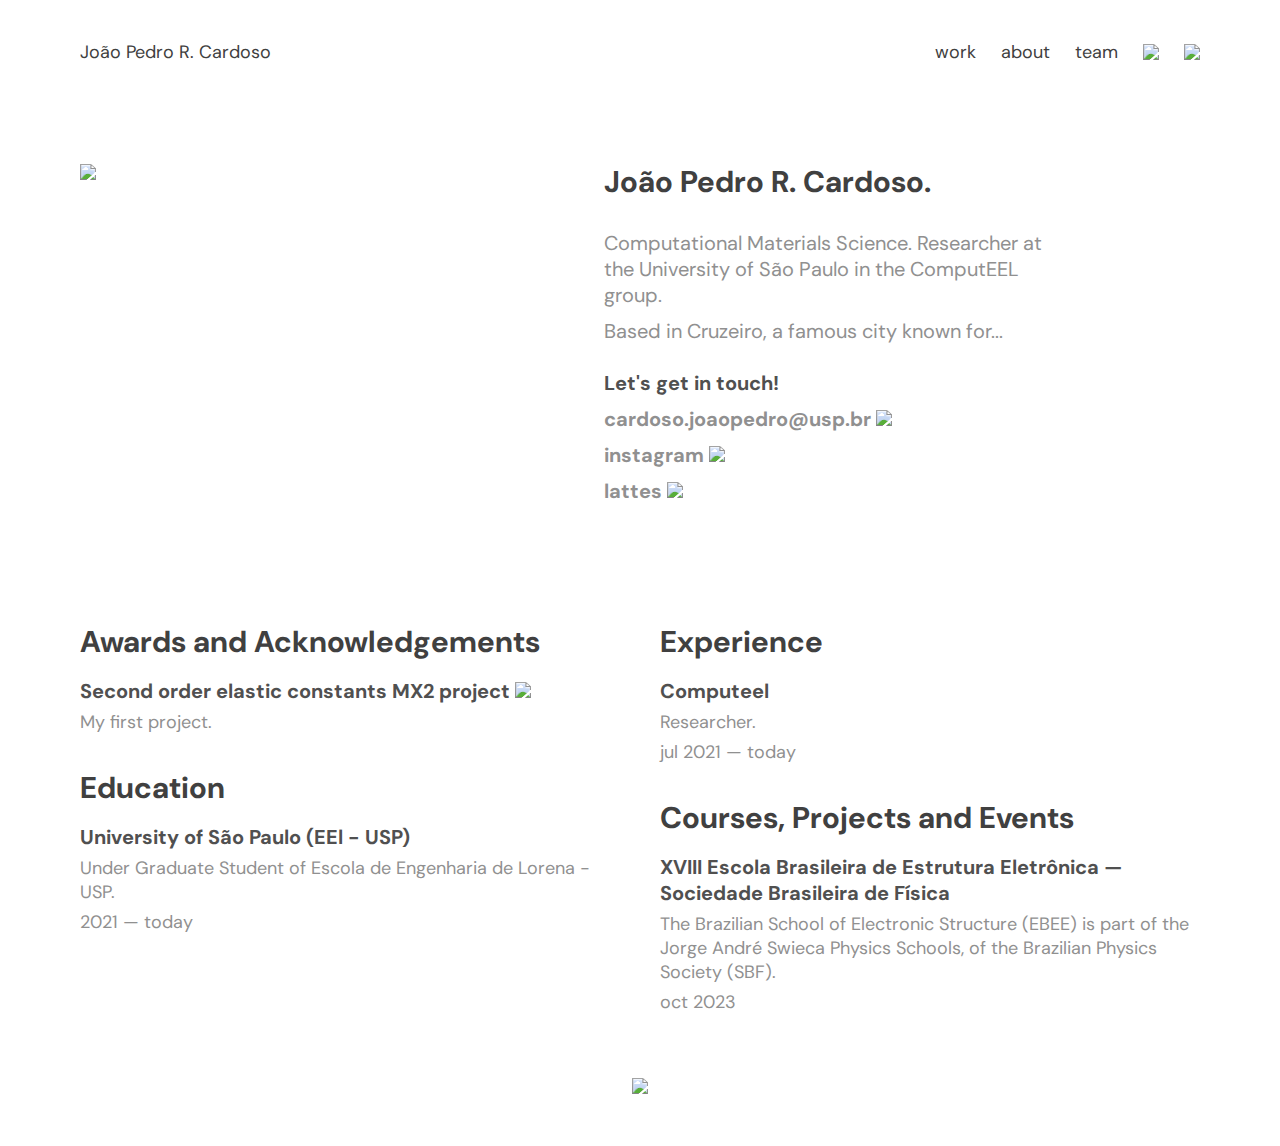
==== about.html @ 3e35cb2d "Update about.html" ====
<!DOCTYPE html>
<html lang="en">

<head>
    <title>João Cardoso - About</title>
    <meta name="description"
        content="I am a materials engineering student at the University of São Paulo (USP) in Lorena, within the EEL-USP.
            In addition to my academic pursuits, I'm an active researcher in the Computeel group, specializing in electronic structure calculations and materials modeling.
                    I have a great sense of humor and a strong affinity for dogs.">
    <meta name="keywords"
        content="DFT (Density Functional Theory), Electronic Structure, Kohn-Sham Equation, Band Structure, Ab Initio Calculations, Quantum Espresso, Materials Modeling">
    <meta property="og:description"
        content="I am a materials engineering student at the University of São Paulo (USP) in Lorena, within the EEL-USP.
            In addition to my academic pursuits, I'm an active researcher in the Computeel group, specializing in electronic structure calculations and materials modeling.
                    I have a great sense of humor and a strong affinity for dogs.">
    <meta property="og:keywords"
        content="DFT (Density Functional Theory), Electronic Structure, Kohn-Sham Equation, Band Structure, Ab Initio Calculations, Quantum Espresso, Materials Modeling">
    <link rel="icon" href="raissa.PNG">
    <link rel="apple-touch-icon" href="raissa.PNG">

    <link rel="canonical" href="https://joaopecardoso.github.io/about" />

    <link rel="preconnect" href="https://fonts.googleapis.com">
    <link rel="preconnect" href="https://fonts.gstatic.com" crossorigin>
    <link href="https://fonts.googleapis.com/css2?family=DM+Sans:wght@400;700&display=swap" rel="stylesheet">

    <!-- <link href="https://uncuttype.wtf/typefaces/uncut-sans/uncut-sans.css" rel="stylesheet"> -->

    <link rel="stylesheet" href="css/style.css" type="text/css" />

    <meta charset="utf-8">
    <meta name="viewport" content="width=device-width, initial-scale=1">
</head>

<body>
    <nav class="nav-container" id="header">
        <ul class="home">
            <div><a href="https://joaopecardoso.github.io/about">João Pedro R. Cardoso</a></div>
        </ul>
        <ul class="pages">
            <div><a href="https://joaopecardoso.github.io/">work</a></div>
            <div><a href="https://joaopecardoso.github.io/about">about</a></div>
            <div><a href="https://computeel.org/computeel/">team</a></div>
            <div><a href="https://www.instagram.com/joaopecardoso/" target="_blank">
                    <img src="https://joaogeneroso.com/assets/icon-instagram.svg" class="icon"></a>
            </div>
            <div><a href="https://joaopecardoso.github.io/about" hreflang="pt-br" lang="pt-br">
                    <img src="https://joaogeneroso.com/assets/icon-translate.svg" class="icon"></a>
            </div>
        </ul>
    </nav>
    <main class="about-container">
        <section class="cv-section">
            <div class="cv-presentation">
                <div class="cv-portrait">
                    <img src="https://ih1.redbubble.net/image.3533317956.7544/tst,small,507x507-pad,600x600,f8f8f8.u1.jpg" alt="João Pedro R. Cardoso">
                </div>
                <div class="cv-bio">
                    <title class="cv-h1">João Pedro R. Cardoso.
                    </title>
                    <div class="cv-bio-section">
                        <p>Computational Materials Science. Researcher at the University of São Paulo in the ComputEEL group.
                        </p>
                        <p>Based in Cruzeiro, a famous city known for... </p>
                    </div>
                    <div class="cv-bio-section">
                        <h2 class="cv-h2">Let's get in touch!</h2>
                        <div class="bio-links link-hover">
                            <a href="mailto:cardoso.joaopedro@usp.br">cardoso.joaopedro@usp.br <img class="svg-arrow"
                                    src="https://joaogeneroso.com/assets/arrow-upright-light.svg"></a>
                            <!-- <span class="font-arrow"><td>&#8599;</td></span> -->
                        </div>
                        <div class="bio-links link-hover">
                            <a href="https://www.instagram.com/joaopecardoso/" target="_blank">instagram <img
                                    class="svg-arrow" src="https://joaogeneroso.com/assets/arrow-upright-light.svg"></a>
                        </div>
                        <div class="bio-links link-hover">
                            <a href="http://lattes.cnpq.br/8333915463575006" target="_blank">lattes <img
                                    class="svg-arrow" src="https://joaogeneroso.com/assets/arrow-upright-light.svg"></a>
                        </div>
                    </div>
                </div>
            </div>
        </section>
        <section class="cv-section">
            <div class="cv-info">
                <div class="cv-column cv-column-left">

                    <div class="cv-awards cv-topic">
                        <h1 class="cv-h1">Awards and Acknowledgements</h1>
                        <div class="cv-item">
                            <div class="link-hover">
                                <a href=""
                                    class="cv-h2-link" target="_blank">Second order elastic constants MX2 project <img class="svg-arrow"
                                        src="https://joaogeneroso.com/assets/arrow-upright.svg"></a>
                            </div>
                            <p>My first project.</p>
                        </div>
                        <!-- <div class="cv-item">
                            <div class="link-hover">
                                <a href="https://revistazum.com.br/revista-zum-21/conheca-a-zum-21/" class="cv-h2-link"
                                    target="_blank">Revista Zum #21 <img class="svg-arrow"
                                        src="https://joaogeneroso.com/assets/arrow-upright.svg"></a>
                            </div>
                            <p>Article "Monumetos em Guerra" by Laura Erber about the Demonumenta project.</p>
                        </div> -->
                    </div>

                    <div class="cv-empty"></div>

                    <div class="cv-education cv-topic">
                        <h1 class="cv-h1">Education</h1>
                        <div class="cv-item">
                            <h2 class="cv-h2">University of São Paulo (EEl - USP)</h2>
                            <p>Under Graduate Student of Escola de Engenharia de Lorena - USP.</p>
                            <p>2021 — today</p>
                        </div>
                    </div>

                </div>
                <div class="cv-column cv-column-right">
                    <div class="cv-profissional cv-topic">
                        <h1 class="cv-h1">Experience</h1>
                        <div class="cv-item">
                            <h2 class="cv-h2">Computeel</h2>
                            <p>Researcher.</p>
                            <p>jul 2021 — today</p>
                        </div>
                    </div>

                    <div class="cv-empty"></div>

                    <div class="cv-other cv-topic">
                        <h1 class="cv-h1">Courses, Projects and Events</h1>
                        <div class="cv-item">
                            <h2 class="cv-h2">XVIII Escola Brasileira de Estrutura Eletrônica — Sociedade Brasileira de Física</h2>
                            <p>The Brazilian School of Electronic Structure (EBEE) is part of the Jorge André Swieca Physics Schools, of the Brazilian Physics Society (SBF). </p>
                            <p>oct 2023</p>
                        </div>
                    </div>
                </div>
            </div>
        </section>
    </main>

    <nav class="nav-bottom">
        <div class="nav-return">
            <a href="#header"><img class="svg-arrow" src="https://joaogeneroso.com/assets/arrow-up.svg"></a>
        </div>
    </nav>
</body>

</html>
---- css/style.css ----
* {
    box-sizing: border-box;
}

@font-face {
    font-family: 'DM Sans', sans-serif;
    src: local("Times New Roman");
    unicode-range: U+2190-2199;
}

@font-face {
    font-family: 'Uncut Sans', sans-serif;
    src: url(https://www.joaogeneroso.com/css/UncutSans-Bold.otf) format("opentype");
}

/* MAIN STRUCTURE */

html,
body {
    text-rendering: optimizeLegibility;
    margin: 0;
    padding: 0;
    font-size: 18px;
    font-family: 'DM Sans', sans-serif;
    background-color: #ffffff;
    color: #404040;
    scroll-behavior: smooth;
    overflow-x: hidden;
}

a {
    color: #404040;
    text-decoration: none;
}

a:hover {
    color: rgb(255, 80, 16);
}

.link-hover a:hover,
.svg-arrow:hover {
    filter: invert(45%) sepia(89%) saturate(4198%) hue-rotate(354deg) brightness(102%) contrast(101%);
}

::selection {
    background-color: rgb(255, 80, 16);
    color: #FFFFFF;
}

.font-arrow {
    font-family: 'Uncut Sans', sans-serif;
    font-style: normal;
    font-feature-settings: "aalt" 2;
    -webkit-font-feature-settings: "aalt" 2;
}

.svg-arrow {
    width: 14px;
}

.svg-arrow-hover {
    width: 12.5px;
}

::-webkit-scrollbar {
  width: 5px;
}
 
::-webkit-scrollbar-thumb {
  background: #808080;
}

::-webkit-scrollbar-thumb:hover {
  background: rgb(255, 80, 16);
  cursor: pointer;
}

@media (max-width: 600px) {
    .svg-arrow {
        width: 9px;
    }
}

/* NAVIGATION */

.nav-container {
    display: flex;
    justify-content: space-between;
    overflow: hidden;
    padding: 40px;
    z-index: 1;
    max-width: 1200px;
    margin: auto;
}

.nav-container ul {
    list-style-type: none;
    padding: 0;
    margin: 0;
}

.nav-container ul div {
    display: inline-block;
    padding: 0;
    margin: 0;
}

.nav-container ul div a {
    text-decoration: none;
    display: block;
    width: 100%;
    font-size: 18px;
    padding: 0;
    margin: 0;
}

.nav-container ul div a:hover>img {
    filter: invert(45%) sepia(89%) saturate(4198%) hue-rotate(354deg) brightness(102%) contrast(101%);
}

.nav-container ul.pages div {
    padding-left: 20px;
}

.nav-bottom {
    display: block;
    position: relative;
    text-align: center;
    clear: both;
    /* justify-content: space-between; */
    overflow: hidden;
    padding: 0 40px 40px 40px;
    z-index: 1;
    max-width: 1200px;
    margin: auto;
}

.nav-bottom a {
    text-decoration: none;
    width: 100%;
    padding: 0;
    margin: 0;
    color: #808080;
    font-size: 20px;
    font-weight: 400;
}

.nav-return {
    text-align: center;
    display: inline-block;
    clear: both;
    overflow: hidden;
    padding: 0;
    z-index: 1;
    width: calc(100% - 40px);
    margin: 0;
}

.nav-previous {
    display: inline-block;
    width: 15px;
    vertical-align: top;
}

.nav-next {
    display: inline-block;
    width: 15px;
    vertical-align: top;
}

.icon {
    width: 15px;
    font-size: 0;
    transform: translateY(2px);
}

.icon:hover {
    filter: invert(45%) sepia(89%) saturate(4198%) hue-rotate(354deg) brightness(102%) contrast(101%);
}

canvas {
    display: block;
    z-index: -1;
}

@media (max-width: 600px) {
    .nav-container {
        padding: 20px;
    }

    .nav-container ul div a {
        font-size: 13px;
    }

    .nav-container ul.pages div {
        padding-left: 10px;
    }

    .nav-bottom {
        padding: 0 20px 20px 20px;
    }

    .nav-bottom a {
        font-size: 14px;
    }

    .icon {
        width: 10px;
        transform: translateY(1px);
    }
}

/* PROJECTS */

.projects {
    display: block;
    padding: 0px 40px 0px 40px;
    max-width: 1200px;
    margin: auto;
}

.project-container {
    font-size: 0px;
    position: relative;
}

.cover-container {
    display: inline-block;
    width: 100%;
    margin-bottom: 40px;
    background-color: #fafafa;
}

.cover-container.loaded {
    background-color: transparent;
}

.cover-container img {
    width: 100%;
    opacity: 0;
    transition: border-radius 0.25s, opacity 250ms ease-out;
}

.cover-container img:hover {
    border-radius: 20px;
}

.cover-container.loaded img {
    opacity: 1;
}

.cover-hover-text {
    background-color: #FFFFFF;
    color: #505050;
    position: absolute;
    padding: 0px 5px 0px 5px;
    overflow: hidden;
    user-select: none;
    pointer-events: none;
    overflow: hidden;
    white-space: nowrap;
}

.cover-hover-image {
    position: absolute;
    max-width: 300px;
    padding: 0;
    overflow: hidden;
    user-select: none;
    pointer-events: none;
    overflow: hidden;
    white-space: nowrap;
}

.image-container {
    display: inline-block;
    width: 100%;
    background-color: #fafafa;
    background-clip: content-box;
    padding-bottom: 40px;
}

.image-container.loaded {
    background-color: transparent;
}

.image-container img {
    width: 100%;
    opacity: 0;
    transition: opacity 250ms ease-out;
}

.image-container.loaded img {
    opacity: 1;
}

.image-double {
    display: flex;
    justify-content: space-between;
}

.image-container-double {
    max-width: calc(50% - 20px);
}

.video-container video {
    width: 100%;
    margin-bottom: 40px;
    background-color: #fafafa;
}

.script-container {
    display: block;
    width: 100%;
    z-index: 1;
    overflow: hidden;
}

.divider {
    width: 100%;
    margin-bottom: 40px;
}

.sketchfab-container {
    display: block;
    width: 100%;
    margin-bottom: 40px;
}

.description-container {
    display: inline-block;
    vertical-align: top;
    width: 25%;
    align-items: left;
    padding-left: 40px;
}

.description-container h1 {
    display: flex;
    flex-direction: column;
    margin: 0px;
    font-size: 28px;
    font-weight: 700;
    color: #404040;
}

.description-container p {
    display: flex;
    flex-direction: column;
    margin: 0px;
    padding-top: 10px;
    font-size: 20px;
    font-weight: 400;
    color: #808080;
}

@media (max-width: 600px) {
    .projects {
        padding: 0px 20px 0px 20px;
        width: (100vw - 20px);
    }

    .cover-container {
        margin-bottom: 20px;
    }

    .image-container {
        padding-bottom: 20px;
    }

    .image-container-double {
        max-width: calc(50% - 10px);
    }

    .video-container video {
        margin-bottom: 0;
    }

    .video-container {
        padding-bottom: 20px;
    }

    .divider {
        margin-bottom: 20px;
    }

    .description-container {
        padding-left: 20px;
    }

    .description-container h1 {
        font-size: 18px;
    }

    .description-container p {
        padding-top: 10px;
        font-size: 14px;
    }

    .sketchfab-content {
        height: 400px;
    }

    .cover-hover-text {
        font-size: 14px;
    }
}

/* PROJECT PAGE */

.about-container {
    display: block;
    padding: 0px 40px 0px 40px;
    width: calc(100vw - 40px);
    max-width: 1200px;
    margin: auto;
}

.project-section {
    display: inline-block;
    padding: 60px 0 120px 0;
    font-size: 0px;
}

.project-name {
    display: inline-block;
    width: calc(50% - 20px);
}

.project-participation {
    display: inline-block;
    width: calc(50% - 20px);
}

.project-participation p {
    display: block;
    flex-direction: column;
    margin: 0px;
    padding-top: 10px;
    font-size: 20px;
    font-weight: 400;
    color: #909090;
}

.project-info {
    display: inline-block;
    flex-direction: column;
    vertical-align: top;
    align-items: left;
    width: calc(50% + 20px);
    height: 100%;
    padding-left: 50px;
}

.project-info p {
    display: block;
    flex-direction: column;
    margin: 0px;
    padding-top: 10px;
    font-size: 20px;
    font-weight: 400;
    color: #909090;
}

.project-info a {
    display: block;
    flex-direction: column;
    margin: 0px;
    padding-top: 10px;
    font-size: 20px;
    font-weight: 700;
    color: #808080;
}

.project-h1 {
    display: flex;
    flex-direction: column;
    margin: 0px;
    font-size: 56px;
    font-weight: 700;
    color: #404040;
    line-height: 110%;
    padding-bottom: 10px;
}

.project-h1-link {
    display: inline-block;
    margin: 0px;
    padding-top: 6px;
    font-size: 20px;
    font-weight: 700;
    color: #505050;
    line-height: normal;
}

.project-h2-link {
    display: inline-block;
    margin: 0px;
    padding-top: 6px;
    font-size: 20px;
    font-weight: 700;
    color: #808080;
}

.credits-container {
    display: block;
    padding: 0px 40px 0px 40px;
    width: calc(100vw - 40px);
    max-width: 1200px;
    margin: auto;
}

.credits-section {
    display: inline-block;
    width: 100%;
    padding: 0 0 60px 0;
    font-size: 0;
}

@media (max-width: 600px) {
    .about-container {
        padding: 0px 20px 0px 20px;
        width: 100%;
    }

    .project-section {
        display: inline-block;
        padding: 20px 0 60px 0;
        font-size: 0px;
    }

    .project-name {
        width: calc(100% - 10px);
    }

    .project-participation {
        width: 100%;
    }

    .project-participation p {
        padding-top: 5px;
        font-size: 14px;
    }

    .project-info {
        width: 100%;
        padding-left: 0px;
        padding-top: 20px;
    }

    .project-info p {
        padding-top: 5px;
        font-size: 14px;
    }

    .project-info a {
        padding-top: 10px;
        font-size: 14px;
    }

    .project-h1 {
        font-size: 36px;
    }

    .project-h1-link {
        padding-top: 6px;
        font-size: 14px;
    }

    .project-h2-link {
        padding-top: 6px;
        font-size: 14px;
    }

    .credits-container {
        padding: 0px 20px 0px 20px;
        width: 100%;
    }

    .credits-section {
        padding: 0px 0 20px 0;
    }
}

/* ABOUT */

.cv-section {
    display: inline-block;
    padding: 60px 0 60px 0;
    font-size: 0px;
}

.cv-portrait {
    display: inline-block;
    width: calc(50% - 20px);
}

.cv-portrait img {
    width: 100%;
}

.cv-bio {
    display: inline-block;
    flex-direction: column;
    vertical-align: top;
    align-items: left;
    width: calc(50% + 20px);
    height: 100%;
    padding-left: 50px;
}

.cv-bio-section {
    padding-top: 20px;
}

.cv-bio p {
    display: block;
    flex-direction: column;
    margin: 0px;
    padding-top: 10px;
    font-size: 20px;
    font-weight: 400;
    color: #909090;
}

.cv-bio .bio-links {
    padding-top: 10px;
}

.cv-bio a {
    display: inline-block;
    margin: 0;
    padding: 0;
    font-size: 20px;
    font-weight: 700;
    color: #909090;
}

.cv-bio a:hover {
    color: rgb(255, 80, 16);
}

.cv-h1 {
    display: flex;
    flex-direction: column;
    margin: 0px;
    font-size: 30px;
    font-weight: 700;
    line-height: 36px;
    color: #404040;
}

.cv-item {
    display: flex;
    flex-direction: column;
    padding-top: 12px;
}

.cv-h2 {
    display: flex;
    flex-direction: column;
    margin: 0px;
    padding-top: 6px;
    font-size: 20px;
    font-weight: 700;
    color: #505050;
}

.cv-h2-link {
    display: inline-block;
    margin: 0px;
    padding-top: 6px;
    font-size: 20px;
    font-weight: 700;
    color: #505050;
}

.cv-item p {
    display: flex;
    flex-direction: column;
    margin: 0px;
    font-size: 18px;
    padding-top: 6px;
    font-weight: 400;
    color: #909090;
}

.cv-column {
    display: inline-block;
    flex-direction: column;
    vertical-align: top;
    margin: 0px;
}

.cv-column-left {
    width: calc(50% - 20px);
}

.cv-column-right {
    width: calc(50% + 20px);
    padding-left: 40px;
}

.cv-empty {
    padding-bottom: 36px;
}

@media (max-width: 600px) {
    .cv-section {
        padding: 30px 0 0 0;
    }

    .cv-portrait {
        width: 100%;
    }

    .cv-bio {
        width: 100%;
        height: 100%;
        padding-left: 0px;
        padding-top: 24px;
    }

    .cv-bio-section {
        padding-top: 15px;
    }

    .cv-bio p {
        padding-top: 10px;
        font-size: 14px;
    }

    .cv-bio .bio-links {
        padding-top: 5px;
    }

    .cv-bio a {
        font-size: 14px;
        font-weight: 700;
    }

    .cv-h1 {
        display: flex;
        flex-direction: column;
        margin: 0px;
        font-size: 21px;
        line-height: 27px;
        font-weight: 700;
    }

    .cv-topic {
        padding-bottom: 24px;
    }

    .cv-item {
        display: flex;
        flex-direction: column;
        padding-top: 6px;
    }

    .cv-h2 {
        padding-top: 3px;
        font-size: 14px;
    }

    .cv-h2-link {
        padding-top: 3px;
        font-size: 14px;
    }

    .cv-item p {
        padding-top: 3px;
        font-size: 14px;
    }

    .cv-column-left {
        width: 100%;
    }

    .cv-column-right {
        width: 100%;
        padding-left: 0px;
    }

    .cv-empty {
        padding-bottom: 0px;
    }
}

/* OTHERS */

.error-container {
    display: block;
    width: 100%;
    padding: 80px 0 80px 0;
}

.error-item {
    display: flex;
    justify-content: center;
    width: 100%;
    margin: 0;
}

.error-container h1 {
    display: block;
    font-size: 150px;
    line-height: 120px;
    margin: 0;
}

.error-container p {
    display: block;
    font-size: 42px;
    margin: 0;
}

@media (max-width: 600px) {
    .error-container h1 {
        font-size: 128px;
        line-height: 112px;
    }

    .error-container p {
        font-size: 36px;
    }
}
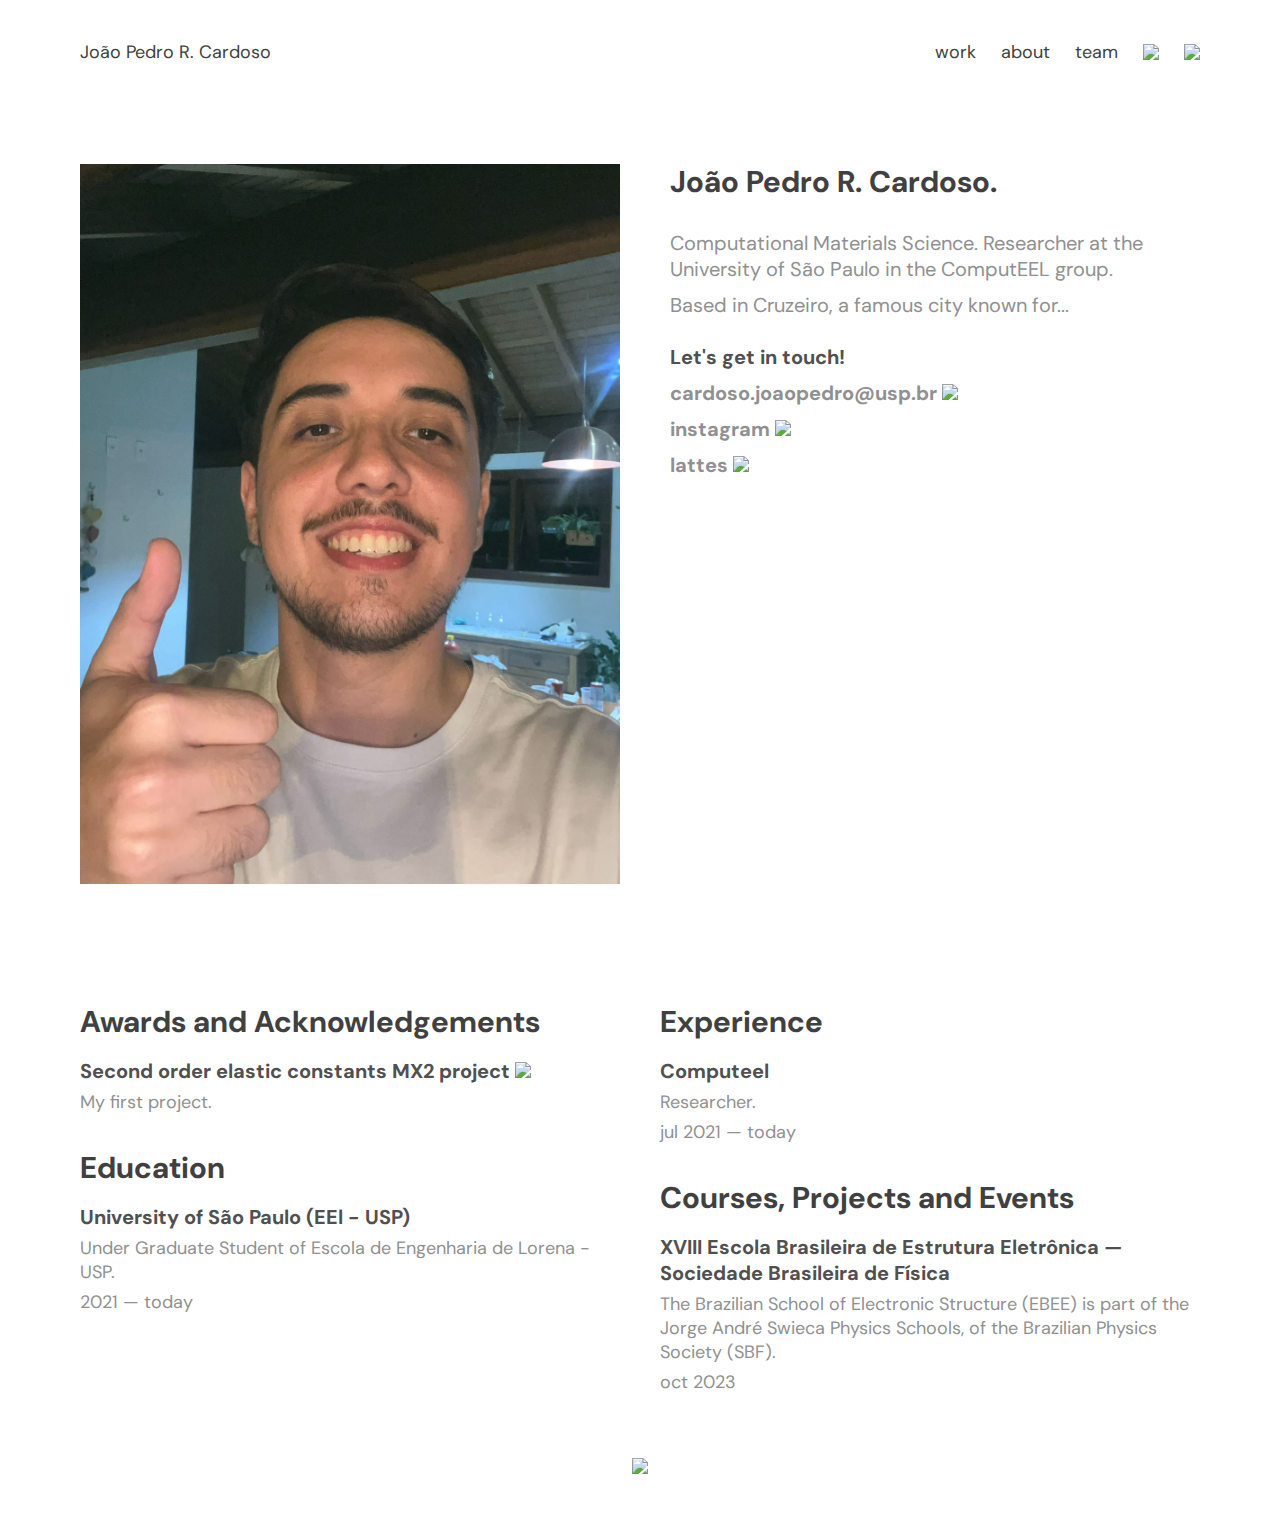
==== commit 3366abf5: "Update about.html" ====
--- a/about.html
+++ b/about.html
@@ -53,7 +53,7 @@
         <section class="cv-section">
             <div class="cv-presentation">
                 <div class="cv-portrait">
-                    <img src="https://ih1.redbubble.net/image.3533317956.7544/tst,small,507x507-pad,600x600,f8f8f8.u1.jpg" alt="João Pedro R. Cardoso">
+                    <img src="eumermo.jpeg" alt="João Pedro R. Cardoso">
                 </div>
                 <div class="cv-bio">
                     <title class="cv-h1">João Pedro R. Cardoso.
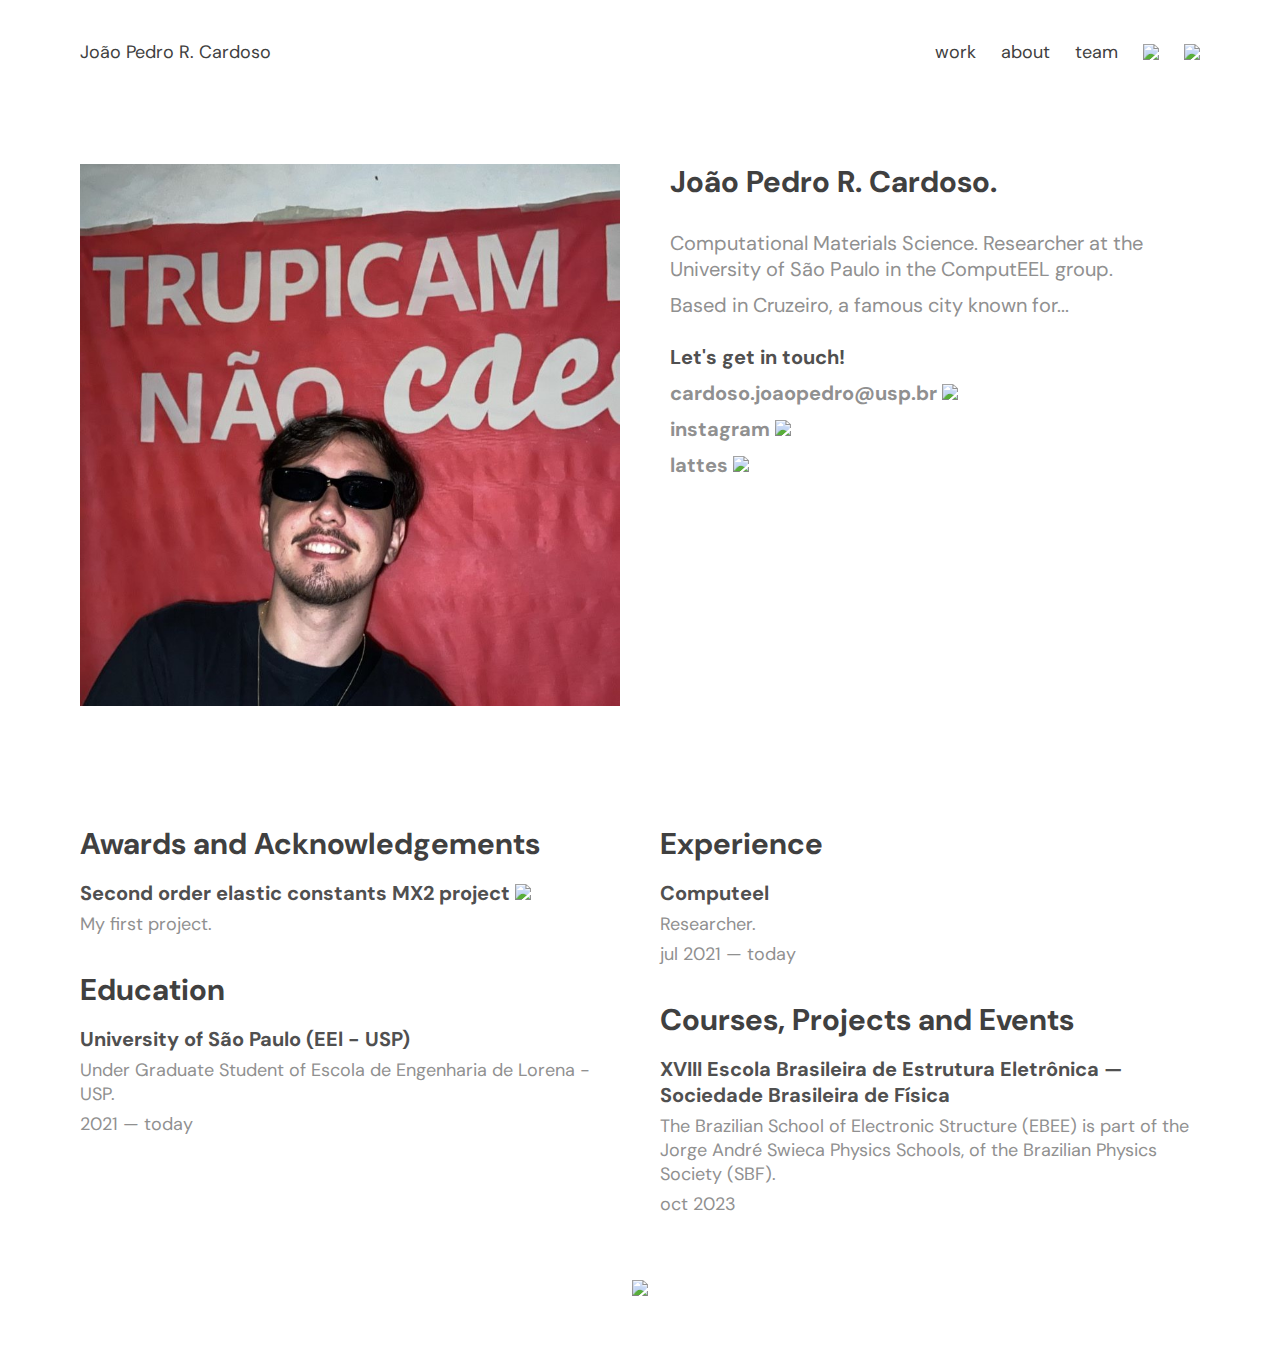
==== commit a961e4ae: "Update about.html" ====
--- a/about.html
+++ b/about.html
@@ -53,7 +53,7 @@
         <section class="cv-section">
             <div class="cv-presentation">
                 <div class="cv-portrait">
-                    <img src="eumermo.jpeg" alt="João Pedro R. Cardoso">
+                    <img src="foto.jpeg" alt="João Pedro R. Cardoso">
                 </div>
                 <div class="cv-bio">
                     <title class="cv-h1">João Pedro R. Cardoso.
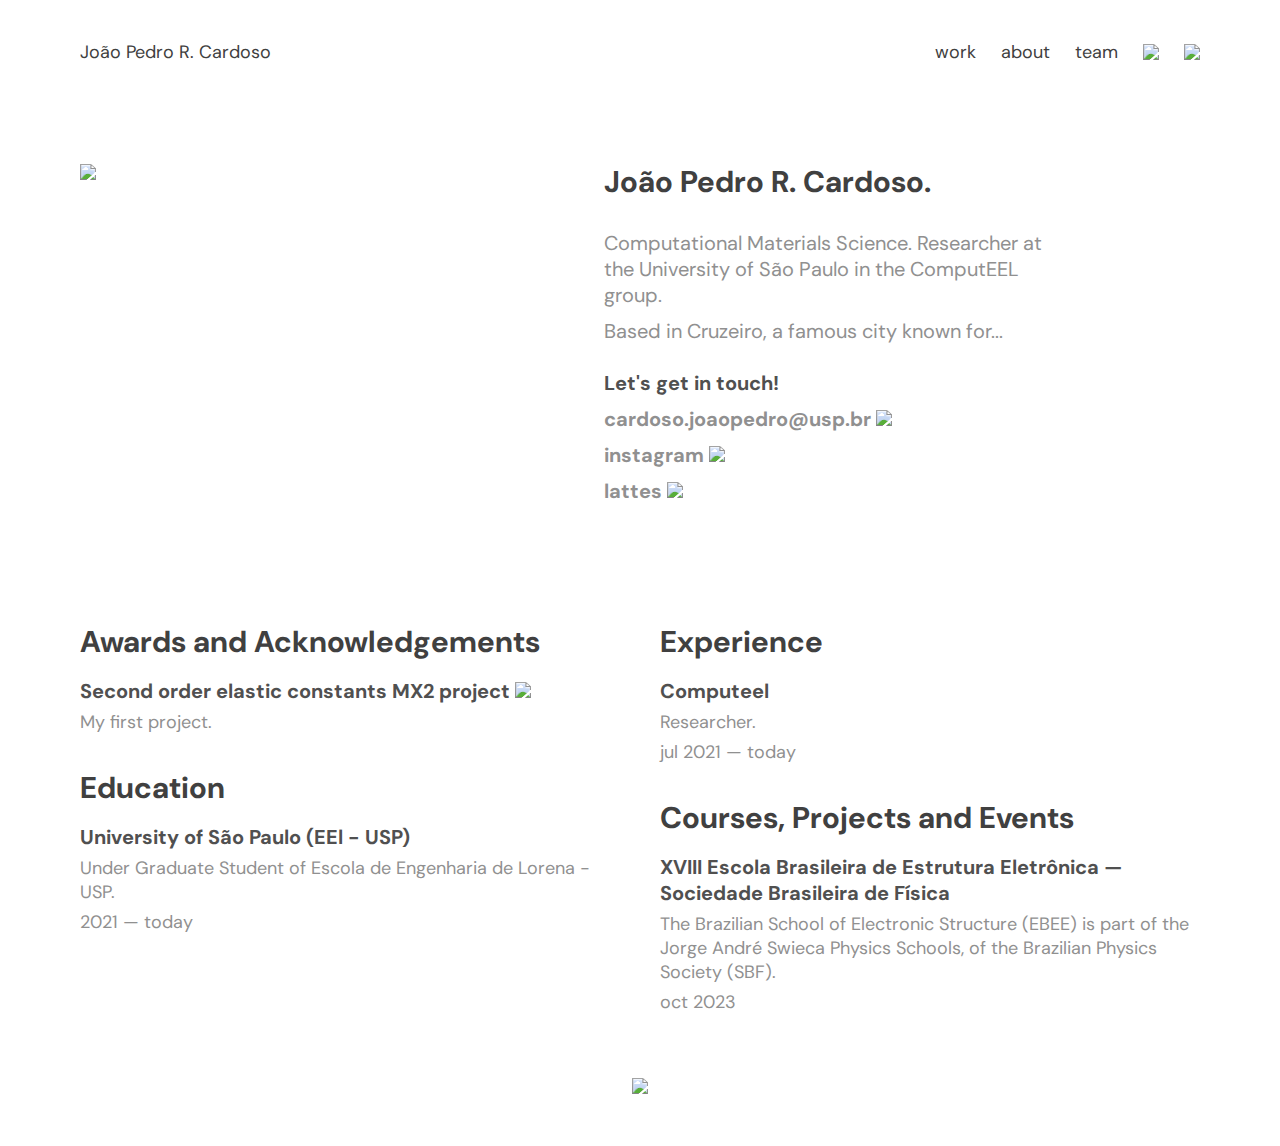
==== commit 8b9ed660: "Add files via upload" ====
--- a/about.html
+++ b/about.html
@@ -53,7 +53,7 @@
         <section class="cv-section">
             <div class="cv-presentation">
                 <div class="cv-portrait">
-                    <img src="foto.jpeg" alt="João Pedro R. Cardoso">
+                    <img src="https://ih1.redbubble.net/image.3533317956.7544/tst,small,507x507-pad,600x600,f8f8f8.u1.jpg" alt="João Pedro R. Cardoso">
                 </div>
                 <div class="cv-bio">
                     <title class="cv-h1">João Pedro R. Cardoso.
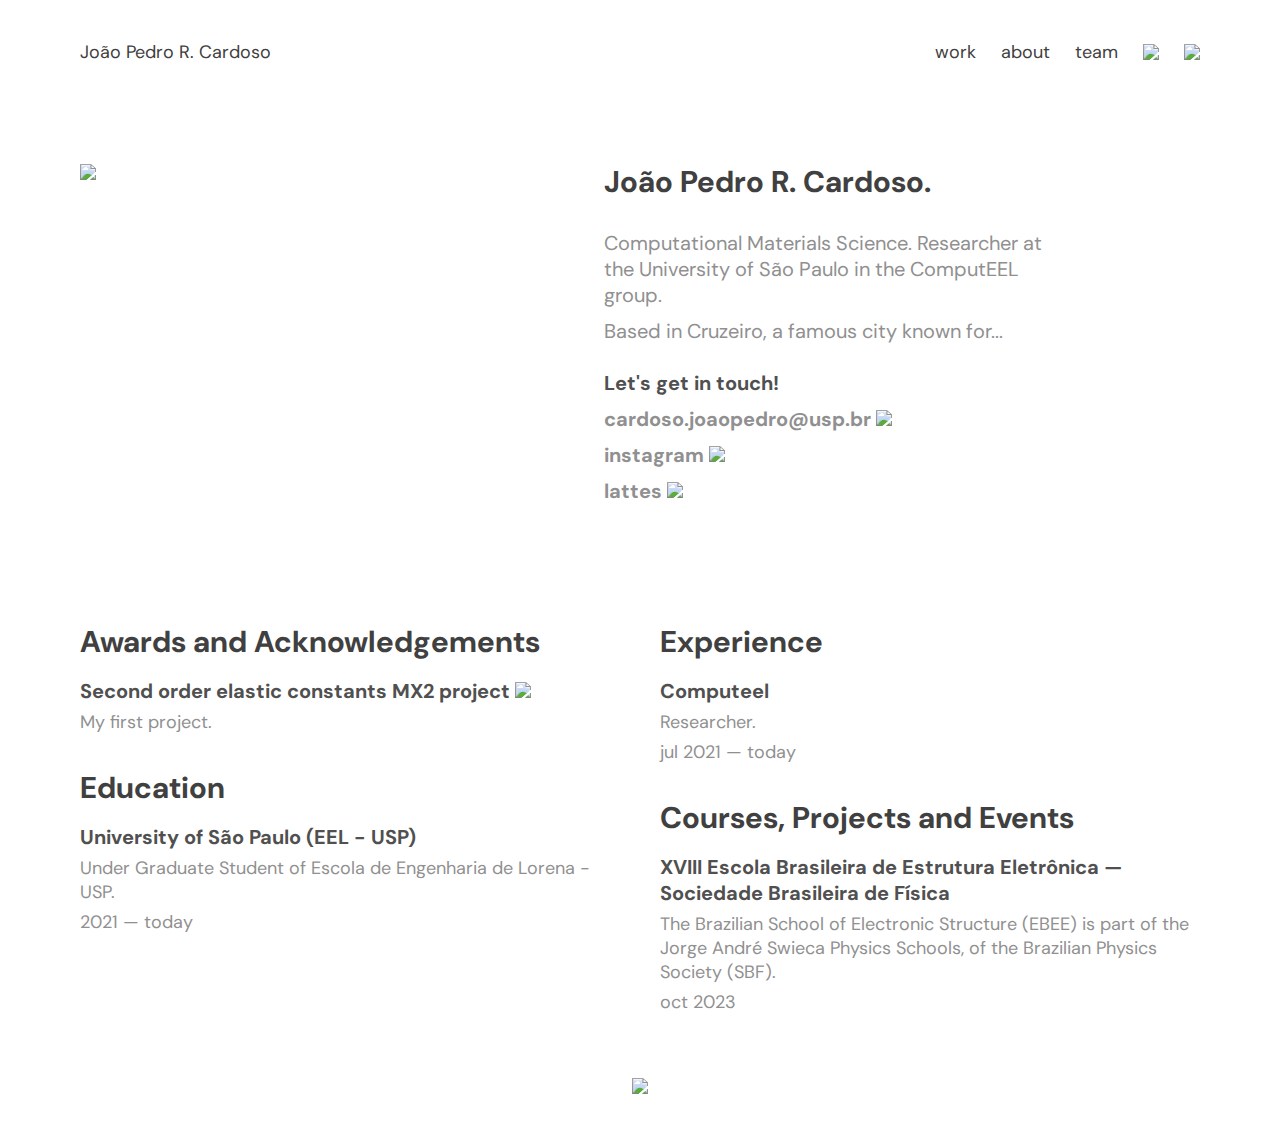
==== commit f60f1e33: "Update about.html" ====
--- a/about.html
+++ b/about.html
@@ -15,8 +15,8 @@
                     I have a great sense of humor and a strong affinity for dogs.">
     <meta property="og:keywords"
         content="DFT (Density Functional Theory), Electronic Structure, Kohn-Sham Equation, Band Structure, Ab Initio Calculations, Quantum Espresso, Materials Modeling">
-    <link rel="icon" href="raissa.PNG">
-    <link rel="apple-touch-icon" href="raissa.PNG">
+    <link rel="icon" href="https://ik.imagekit.io/Bolosalgado/raissa.PNG?updatedAt=1699804509825">
+    <link rel="apple-touch-icon" href="https://ik.imagekit.io/Bolosalgado/raissa.PNG?updatedAt=1699804509825">
 
     <link rel="canonical" href="https://joaopecardoso.github.io/about" />
 
@@ -53,7 +53,7 @@
         <section class="cv-section">
             <div class="cv-presentation">
                 <div class="cv-portrait">
-                    <img src="https://ih1.redbubble.net/image.3533317956.7544/tst,small,507x507-pad,600x600,f8f8f8.u1.jpg" alt="João Pedro R. Cardoso">
+                    <img src="https://ik.imagekit.io/Bolosalgado/foto.jpeg?updatedAt=1699805042532" alt="João Pedro R. Cardoso">
                 </div>
                 <div class="cv-bio">
                     <title class="cv-h1">João Pedro R. Cardoso.
@@ -90,7 +90,7 @@
                         <h1 class="cv-h1">Awards and Acknowledgements</h1>
                         <div class="cv-item">
                             <div class="link-hover">
-                                <a href=""
+                                <a href="https://joaopecardoso.github.io/mx2"
                                     class="cv-h2-link" target="_blank">Second order elastic constants MX2 project <img class="svg-arrow"
                                         src="https://joaogeneroso.com/assets/arrow-upright.svg"></a>
                             </div>
@@ -111,7 +111,7 @@
                     <div class="cv-education cv-topic">
                         <h1 class="cv-h1">Education</h1>
                         <div class="cv-item">
-                            <h2 class="cv-h2">University of São Paulo (EEl - USP)</h2>
+                            <h2 class="cv-h2">University of São Paulo (EEL - USP)</h2>
                             <p>Under Graduate Student of Escola de Engenharia de Lorena - USP.</p>
                             <p>2021 — today</p>
                         </div>
